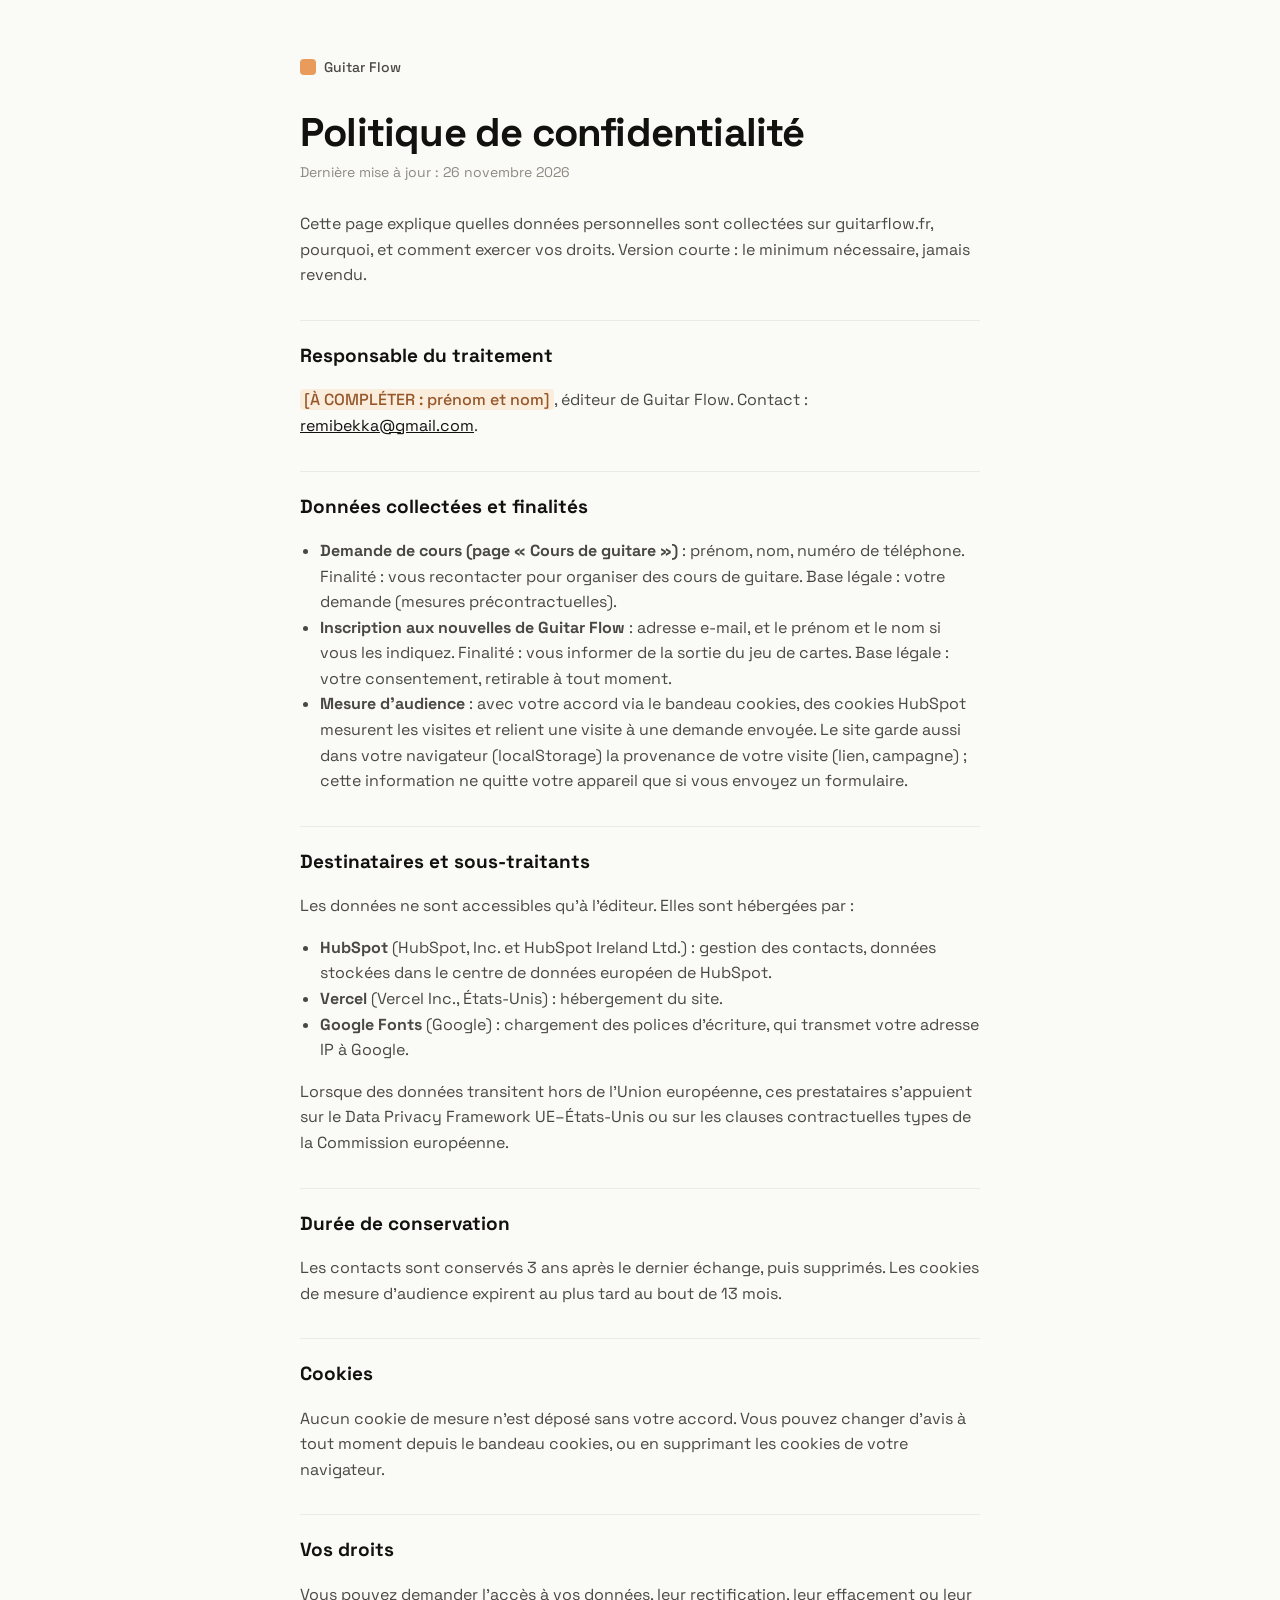
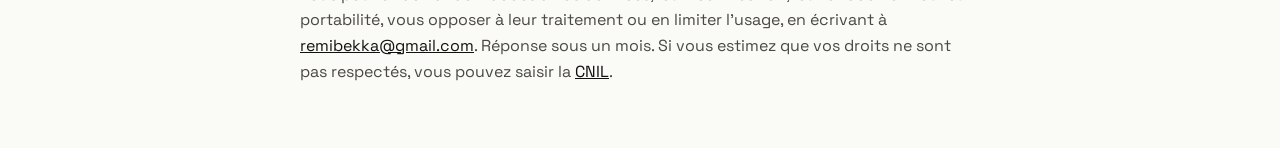
==== confidentialite/index.html @ 964f2e8f "feat: pages Mentions légales et Politique de confidentialité, liens dans le footer (champs éditeur à" ====
<!doctype html>
<html lang="fr">
<head>
<meta charset="utf-8"/>
<meta name="viewport" content="width=device-width, initial-scale=1.0, viewport-fit=cover"/>
<title>Politique de confidentialité — Guitar Flow</title>
<meta name="robots" content="noindex"/>
<meta name="color-scheme" content="light only"/>
<link rel="icon" type="image/svg+xml" href="/favicon.svg"/>
<link rel="stylesheet" href="https://fonts.googleapis.com/css2?family=Space+Grotesk:wght@400;500;700&display=swap"/>
<style>
  :root{--bg:#FAFAF7;--ink:#121110;--ink-2:#4A4842;--ink-3:#8E8A80;--line:#ECEAE3;--accent:#E89B5A;--gutter:20px}
  *{box-sizing:border-box}
  body{margin:0;background:var(--bg);color:var(--ink);font:400 16px/1.6 "Space Grotesk",system-ui,-apple-system,sans-serif;
    padding:max(24px,env(safe-area-inset-top)) max(var(--gutter),env(safe-area-inset-right)) 48px max(var(--gutter),env(safe-area-inset-left))}
  main{max-width:68ch;margin:0 auto}
  .back{display:inline-flex;align-items:center;gap:8px;color:var(--ink-2);text-decoration:none;font-weight:500;font-size:14px}
  .back i{width:16px;height:16px;border-radius:4px;background:var(--accent);display:block}
  h1{font-size:clamp(28px,7vw,40px);line-height:1.1;letter-spacing:-.02em;margin:28px 0 6px}
  .updated{color:var(--ink-3);font-size:14px;margin:0 0 28px}
  h2{font-size:19px;margin:32px 0 8px;padding-top:20px;border-top:1px solid var(--line)}
  p,li{color:var(--ink-2)} ul{padding-left:20px} a{color:var(--ink)}
  .todo{background:#FAEDDC;color:#95562A;padding:0 4px;border-radius:4px;font-weight:500}
  @media (min-width:768px){:root{--gutter:40px} body{padding-top:56px}}
</style>
</head>
<body>
<main>
<a class="back" href="/"><i aria-hidden="true"></i>Guitar Flow</a>
<h1>Politique de confidentialité</h1>
<p class="updated">Dernière mise à jour : 26 novembre 2026</p>

<p>Cette page explique quelles données personnelles sont collectées sur guitarflow.fr, pourquoi, et comment exercer vos droits. Version courte : le minimum nécessaire, jamais revendu.</p>

<h2>Responsable du traitement</h2>
<p><span class="todo">[À COMPLÉTER : prénom et nom]</span>, éditeur de Guitar Flow. Contact : <a href="mailto:remibekka@gmail.com">remibekka@gmail.com</a>.</p>

<h2>Données collectées et finalités</h2>
<ul>
  <li><strong>Demande de cours (page « Cours de guitare »)</strong> : prénom, nom, numéro de téléphone. Finalité : vous recontacter pour organiser des cours de guitare. Base légale : votre demande (mesures précontractuelles).</li>
  <li><strong>Inscription aux nouvelles de Guitar Flow</strong> : adresse e-mail, et le prénom et le nom si vous les indiquez. Finalité : vous informer de la sortie du jeu de cartes. Base légale : votre consentement, retirable à tout moment.</li>
  <li><strong>Mesure d'audience</strong> : avec votre accord via le bandeau cookies, des cookies HubSpot mesurent les visites et relient une visite à une demande envoyée. Le site garde aussi dans votre navigateur (localStorage) la provenance de votre visite (lien, campagne) ; cette information ne quitte votre appareil que si vous envoyez un formulaire.</li>
</ul>

<h2>Destinataires et sous-traitants</h2>
<p>Les données ne sont accessibles qu'à l'éditeur. Elles sont hébergées par :</p>
<ul>
  <li><strong>HubSpot</strong> (HubSpot, Inc. et HubSpot Ireland Ltd.) : gestion des contacts, données stockées dans le centre de données européen de HubSpot.</li>
  <li><strong>Vercel</strong> (Vercel Inc., États-Unis) : hébergement du site.</li>
  <li><strong>Google Fonts</strong> (Google) : chargement des polices d'écriture, qui transmet votre adresse IP à Google.</li>
</ul>
<p>Lorsque des données transitent hors de l'Union européenne, ces prestataires s'appuient sur le Data Privacy Framework UE–États-Unis ou sur les clauses contractuelles types de la Commission européenne.</p>

<h2>Durée de conservation</h2>
<p>Les contacts sont conservés 3 ans après le dernier échange, puis supprimés. Les cookies de mesure d'audience expirent au plus tard au bout de 13 mois.</p>

<h2>Cookies</h2>
<p>Aucun cookie de mesure n'est déposé sans votre accord. Vous pouvez changer d'avis à tout moment depuis le bandeau cookies, ou en supprimant les cookies de votre navigateur.</p>

<h2>Vos droits</h2>
<p>Vous pouvez demander l'accès à vos données, leur rectification, leur effacement ou leur portabilité, vous opposer à leur traitement ou en limiter l'usage, en écrivant à <a href="mailto:remibekka@gmail.com">remibekka@gmail.com</a>. Réponse sous un mois. Si vous estimez que vos droits ne sont pas respectés, vous pouvez saisir la <a href="https://www.cnil.fr/fr/plaintes">CNIL</a>.</p>

</main>
</body>
</html>
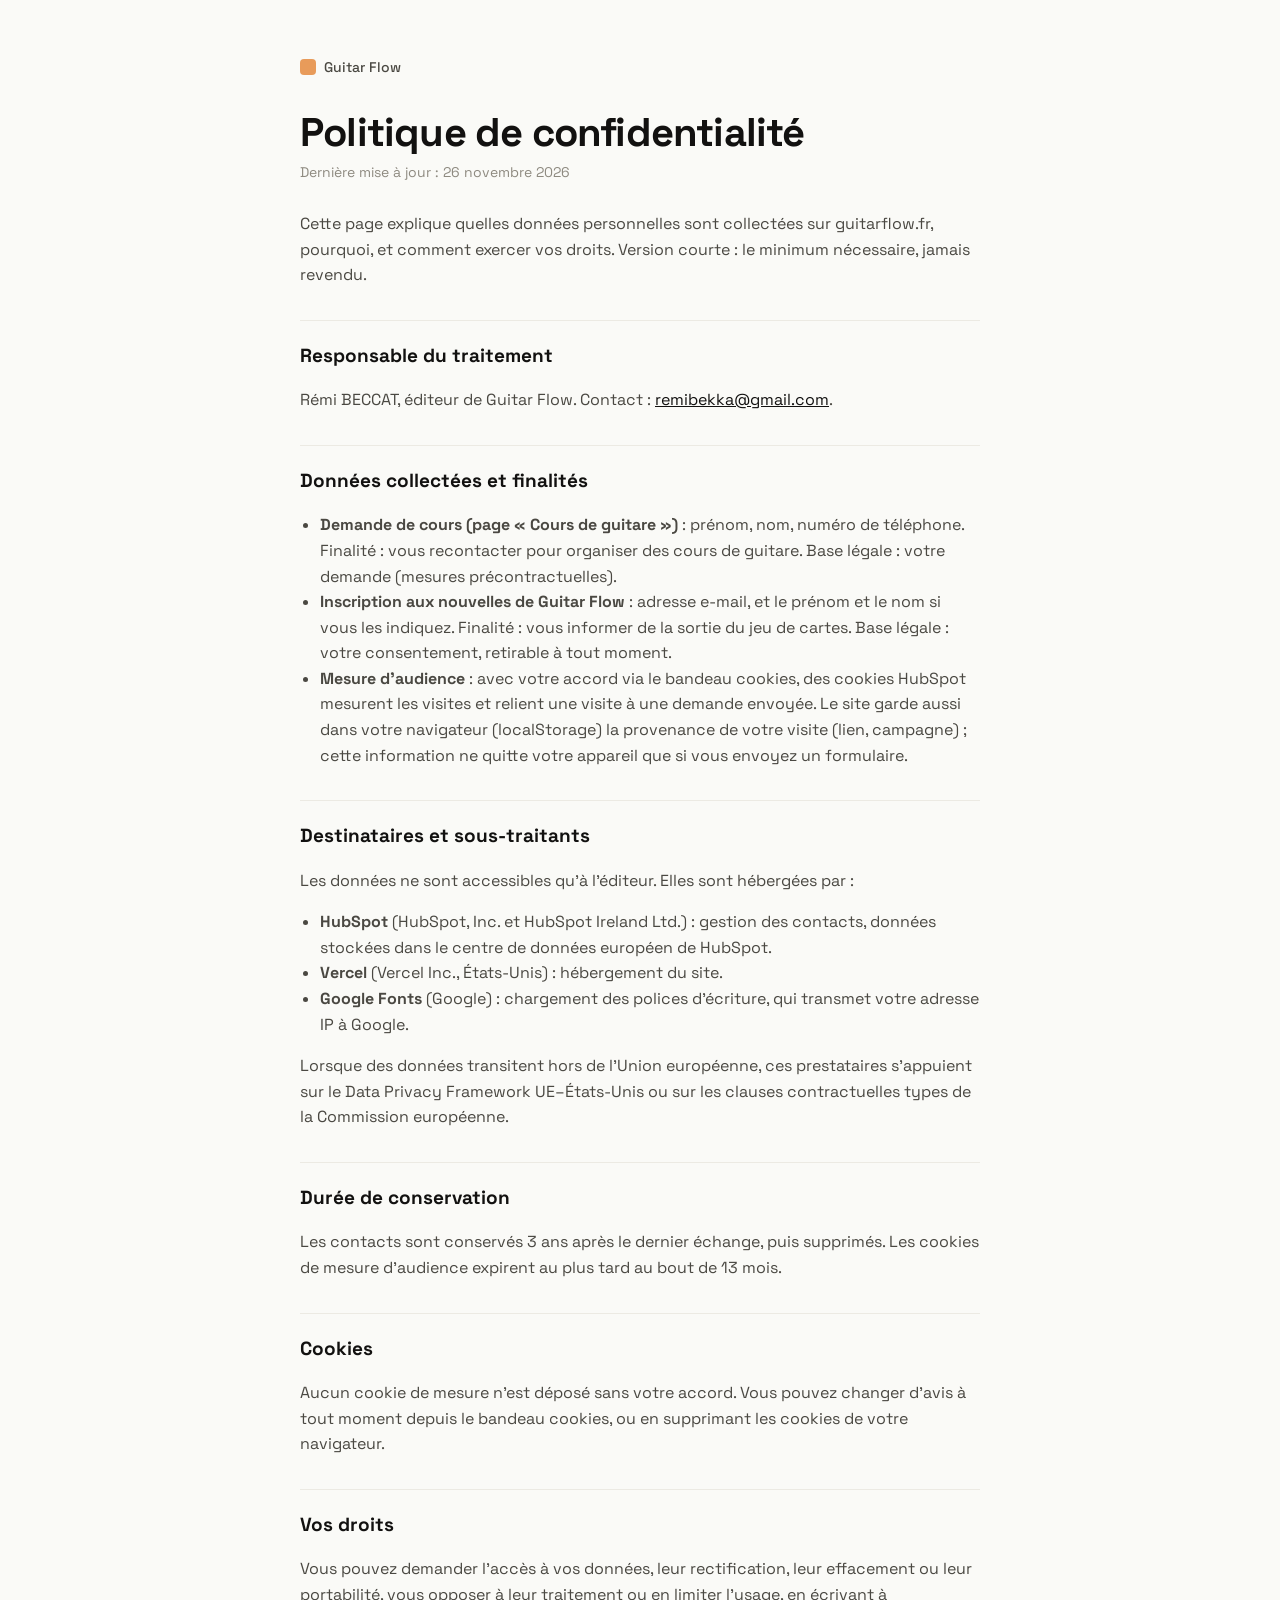
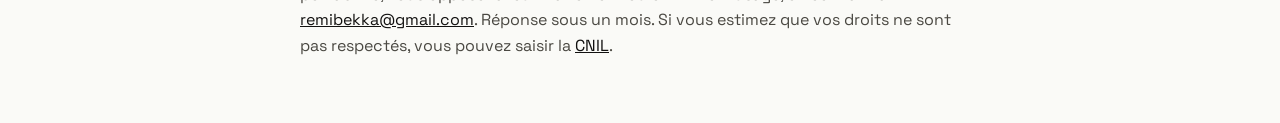
==== commit 70baef5a: "feat: nom de l'éditeur dans les pages légales Co-Authored-By: Claude Opus 5.5 <noreply@anthropic.com" ====
--- a/confidentialite/index.html
+++ b/confidentialite/index.html
@@ -33,7 +33,7 @@
 <p>Cette page explique quelles données personnelles sont collectées sur guitarflow.fr, pourquoi, et comment exercer vos droits. Version courte : le minimum nécessaire, jamais revendu.</p>
 
 <h2>Responsable du traitement</h2>
-<p><span class="todo">[À COMPLÉTER : prénom et nom]</span>, éditeur de Guitar Flow. Contact : <a href="mailto:remibekka@gmail.com">remibekka@gmail.com</a>.</p>
+<p>Rémi BECCAT, éditeur de Guitar Flow. Contact : <a href="mailto:remibekka@gmail.com">remibekka@gmail.com</a>.</p>
 
 <h2>Données collectées et finalités</h2>
 <ul>
